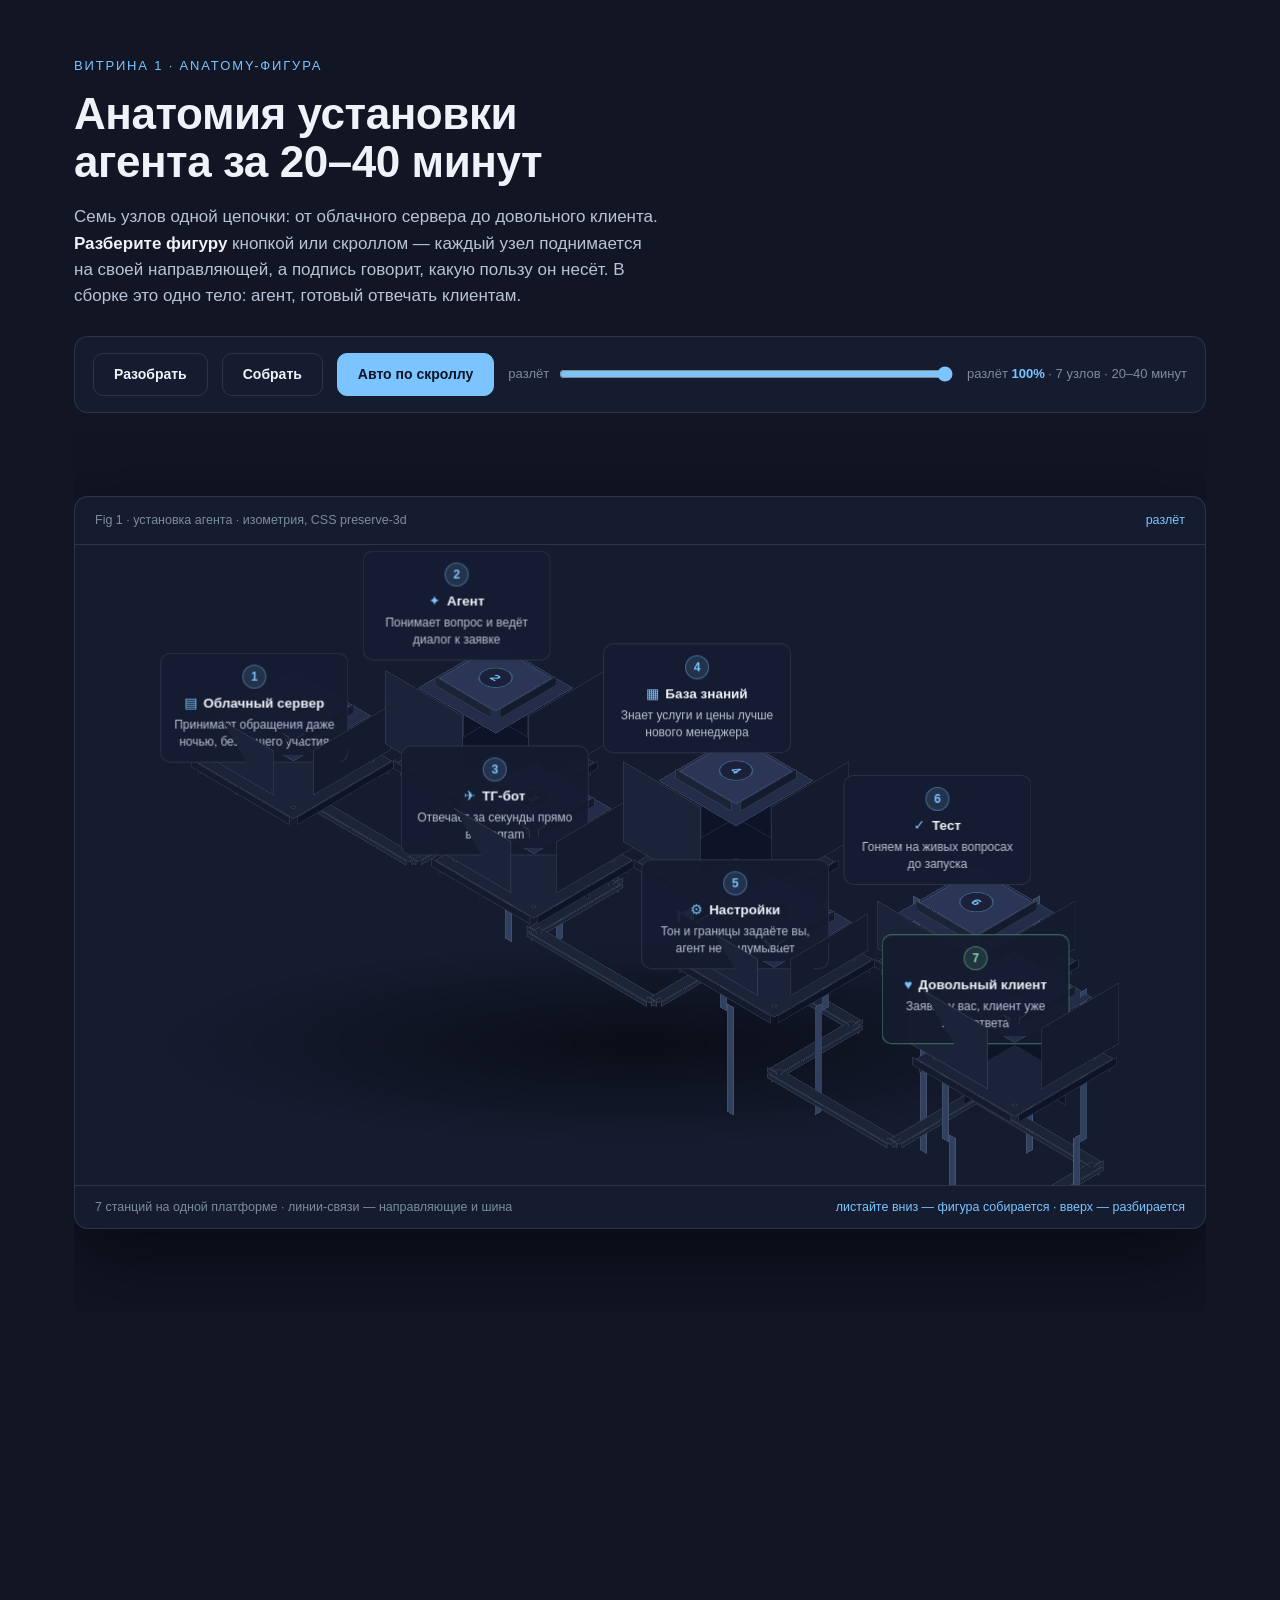
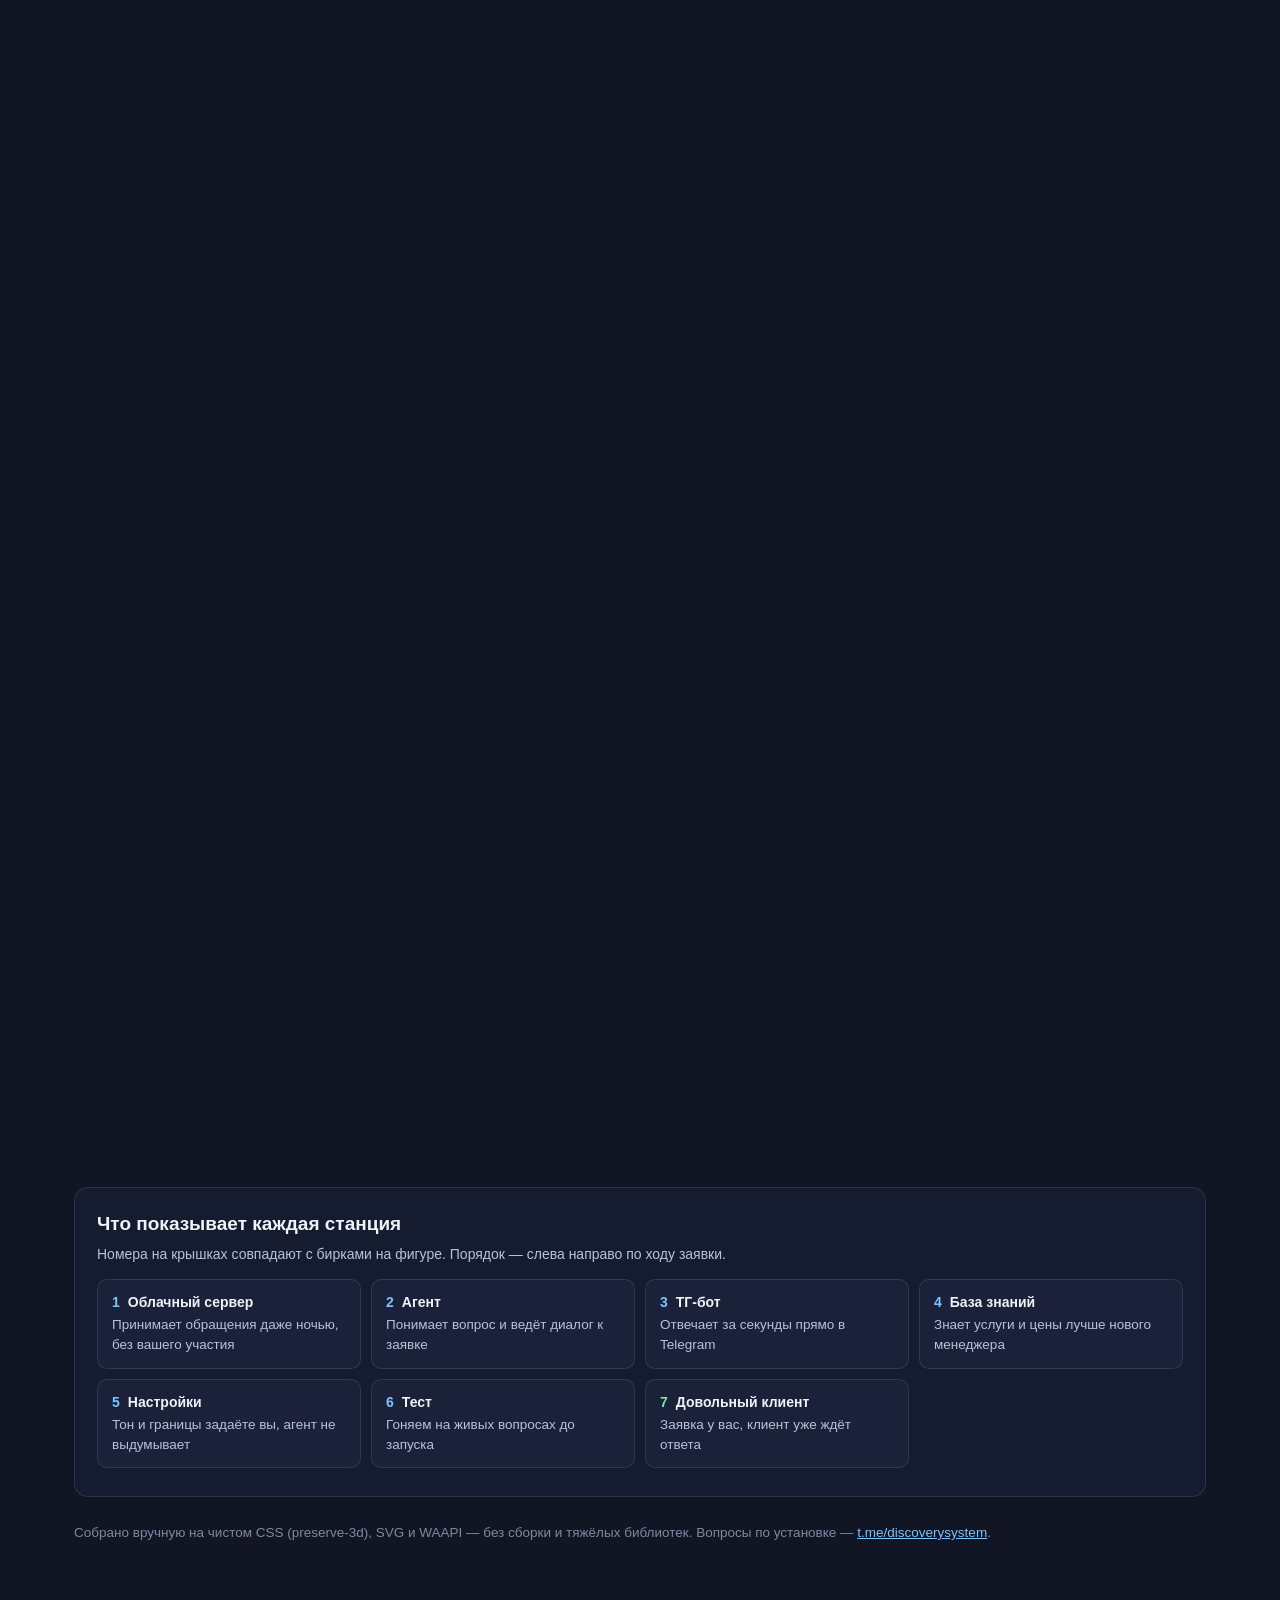
==== docs/showcase/showcase-anatomy.html @ b664b4a7 "витрины v1.4.0: hero, anatomy, jewelry — 3 демо-шоукейса моушна" ====
<!DOCTYPE html>
<html lang="ru">
<head>
<meta charset="UTF-8">
<meta name="viewport" content="width=device-width, initial-scale=1.0">
<title>Анатомия установки агента за 20–40 минут — Discovery System</title>
<style>
  :root{
    --bg:#111524; --card:#161c30; --card2:#1a2138;
    --ink:#eef2f9; --muted:#b8c3d6; --faint:#7c8aa0;
    --accent:#7bc4ff; --accent-dim:rgba(123,196,255,.14);
    --ok:#7fe0a8; --line:rgba(184,195,214,.14);
    --ease:cubic-bezier(.22,1,.36,1);
    --r-lg:14px; --r-md:10px;
    /* изометрия: обратные углы для биоард-подписей */
    --ax:54deg; --az:45deg;
  }
  *{margin:0;padding:0;box-sizing:border-box}
  html{background:var(--bg);scroll-behavior:smooth}
  body{
    background:var(--bg); color:var(--ink);
    font-family:-apple-system,"Segoe UI",Roboto,"Helvetica Neue",Arial,sans-serif;
    -webkit-font-smoothing:antialiased; line-height:1.5;
  }
  .page{max-width:1180px;margin:0 auto;padding:56px 24px 0}

  /* ---------- шапка ---------- */
  .kicker{font-size:13px;letter-spacing:.14em;text-transform:uppercase;color:var(--accent);margin-bottom:14px}
  h1{font-size:clamp(28px,4vw,44px);line-height:1.1;font-weight:700;letter-spacing:-.01em;max-width:20ch}
  .lead{color:var(--muted);font-size:17px;line-height:1.55;margin:18px 0 0;max-width:62ch}
  .lead b{color:var(--ink)}

  /* ---------- пульт ---------- */
  .panel{margin-top:26px;background:var(--card);border:1px solid var(--line);
    border-radius:var(--r-lg);padding:16px 18px;display:flex;gap:14px;flex-wrap:wrap;align-items:center}
  .btn{font:inherit;cursor:pointer;border:1px solid var(--line);border-radius:var(--r-md);
    padding:10px 20px;font-size:14px;font-weight:600;background:transparent;color:var(--ink);
    transition:transform .18s var(--ease),background .18s var(--ease),border-color .18s var(--ease)}
  .btn:hover{background:rgba(184,195,214,.08)}
  .btn:active{transform:scale(.97)}
  .btn[aria-pressed="true"]{background:var(--accent);border-color:var(--accent);color:#0d1526}
  .btn[aria-pressed="true"]:hover{background:var(--accent)}
  .scrub{display:flex;align-items:center;gap:10px;flex:1 1 220px;min-width:200px;color:var(--faint);font-size:13px}
  .scrub input[type="range"]{flex:1;accent-color:var(--accent)}
  .readout{margin-left:auto;font-size:13px;color:var(--faint);font-variant-numeric:tabular-nums;white-space:nowrap}
  .readout b{color:var(--accent);font-weight:600}

  /* ---------- скролл-зона ---------- */
  .scroll-wrap{position:relative;height:260vh}
  .sticky{position:sticky;top:0;min-height:100vh;display:flex;align-items:center;justify-content:center;
    padding:24px 0;overflow:hidden}
  .fig-card{width:100%;background:var(--card);border:1px solid var(--line);border-radius:var(--r-lg);
    box-shadow:0 30px 80px rgba(0,0,0,.5);overflow:hidden}
  .fig-head{display:flex;justify-content:space-between;gap:12px;padding:14px 20px;border-bottom:1px solid var(--line);
    font-size:12.5px;color:var(--faint)}
  .fig-head .live{color:var(--accent)}

  /* ---------- изометрическая сцена ---------- */
  .iso-viewport{perspective:1500px;overflow-x:auto;overflow-y:hidden;
    background:
      radial-gradient(ellipse 60% 22% at 50% 78%, rgba(0,0,0,.5), rgba(0,0,0,0) 70%);
  }
  .iso-inner{width:1240px;height:640px;margin:0 auto;position:relative}
  /* сдвиг вниз на 58px: габарит фигуры (бирки + платформа) 645px в кадре 655px,
     без сдвига верхняя бирка «Агент» срезалась overflow-y:hidden на 52px */
  .world{position:absolute;left:50%;top:calc(50% + 58px);width:0;height:0;
    transform-style:preserve-3d;transform:rotateX(var(--ax)) rotateZ(var(--az))}
  /* грани куба */
  .f{position:absolute;left:0;top:0;border:1px solid rgba(238,242,249,.13);
    transform-style:preserve-3d}
  .t-top{background:#232c49}
  .t-s{background:#1b2338}
  .t-e{background:#141b2e}
  .t-n{background:#0e1428}
  .t-w{background:#0e1428}
  .f-cap{background:#2b3657}
  .f-rail{background:#1c2438}
  .f-rod{background:#31405f}
  .f-pack{background:var(--accent);border-color:var(--accent)}
  /* заклёпки на верхней грани */
  .rivet{position:absolute;width:5px;height:5px;border-radius:50%;background:#0d1322;
    box-shadow:inset 0 0 0 1px rgba(238,242,249,.22)}
  /* номер на крышке */
  .plate-num{position:absolute;left:50%;top:50%;width:34px;height:34px;margin:-17px 0 0 -17px;
    border-radius:50%;background:var(--card2);border:1px solid rgba(123,196,255,.5);
    color:var(--accent);font-size:15px;font-weight:700;display:flex;align-items:center;justify-content:center}
  /* бирка-билборд: компенсируем наклон мира, всегда лицом к зрителю.
     Чётные станции — бирка выше корпуса, нечётные — под плитой. */
  .tag{position:absolute;left:0;top:0;width:188px;margin-left:-94px;padding:10px 12px 11px;
    background:rgba(22,28,48,.94);border:1px solid var(--line);border-radius:var(--r-md);
    text-align:center;transform-style:preserve-3d;max-height:120px;overflow:hidden}
  .tag .n{display:inline-flex;align-items:center;justify-content:center;min-width:24px;height:24px;
    padding:0 7px;border-radius:12px;background:var(--accent-dim);
    border:1px solid rgba(123,196,255,.4);color:var(--accent);
    font-size:12px;font-weight:700;margin-bottom:6px}
  .tag .t{font-size:13.5px;font-weight:700;line-height:1.3}
  .tag .t .g{color:var(--accent);font-weight:400;margin-right:6px}
  .tag .b{font-size:12px;color:var(--muted);line-height:1.45;margin-top:4px}
  .st{position:absolute;left:0;top:0;transform-style:preserve-3d;will-change:transform;
    transition:transform 620ms cubic-bezier(.16,1,.3,1)}
  .world.is-scroll .st{transition:none}   /* скролл/скраб ведут k покадрово — переход мешает */
  .rod{transition:opacity 400ms var(--ease)}
  .is-asm .rod{opacity:0 !important}
  .tag.tag-client{border-color:rgba(127,224,168,.45)}
  .tag.tag-client .n{background:rgba(127,224,168,.12);border-color:rgba(127,224,168,.45);color:var(--ok)}

  .fig-foot{display:flex;justify-content:space-between;gap:12px;padding:12px 20px;
    border-top:1px solid var(--line);font-size:12.5px;color:var(--faint);flex-wrap:wrap}
  .hint-scroll{color:var(--accent)}

  /* ---------- легенда: 7 строк ---------- */
  .legend{margin:34px 0 0;background:var(--card);border:1px solid var(--line);
    border-radius:var(--r-lg);padding:22px 22px 8px}
  .legend h2{font-size:19px;margin-bottom:6px}
  .legend p.sub{color:var(--muted);font-size:14px;margin-bottom:14px}
  .legend ol{list-style:none;display:grid;grid-template-columns:repeat(auto-fit,minmax(240px,1fr));
    gap:10px;padding-bottom:20px}
  .legend li{background:var(--card2);border:1px solid var(--line);border-radius:var(--r-md);
    padding:12px 14px;font-size:13.5px;color:var(--muted)}
  .legend li b{display:block;color:var(--ink);font-size:14px;margin-bottom:2px}
  .legend li b .n{color:var(--accent);margin-right:8px}
  .legend li:last-child b .n{color:var(--ok)}

  .outro{color:var(--faint);font-size:13.5px;margin:26px 0 60px}
  .outro a{color:var(--accent)}

  @media (max-width:760px){
    .readout{margin-left:0}
    .iso-inner{height:520px}
  }
  @media (prefers-reduced-motion:reduce){
    html{scroll-behavior:auto}
    *{transition:none !important;animation:none !important}
  }
</style>
</head>
<body>
<div class="page">

  <div class="kicker">Витрина 1 · anatomy-фигура</div>
  <h1>Анатомия установки агента за 20–40 минут</h1>
  <p class="lead">Семь узлов одной цепочки: от облачного сервера до довольного клиента.
    <b>Разберите фигуру</b> кнопкой или скроллом — каждый узел поднимается на своей направляющей,
    а подпись говорит, какую пользу он несёт. В сборке это одно тело: агент, готовый отвечать клиентам.</p>

  <div class="panel" role="group" aria-label="Управление разлётом">
    <button class="btn" id="btnBoom" aria-pressed="true">Разобрать</button>
    <button class="btn" id="btnAsm" aria-pressed="false">Собрать</button>
    <button class="btn" id="btnAuto" aria-pressed="true" title="Разлёт следует за скроллом">Авто по скроллу</button>
    <label class="scrub">разлёт
      <input type="range" id="scrub" min="0" max="100" value="100" aria-label="Степень разлёта фигуры">
    </label>
    <div class="readout" id="readout" aria-live="polite">разлёт <b>100%</b> · 7 узлов · 20–40 минут</div>
  </div>

  <div class="scroll-wrap" id="scrollWrap">
    <div class="sticky">
      <div class="fig-card">
        <div class="fig-head">
          <span>Fig 1 · установка агента · изометрия, CSS preserve-3d</span>
          <span class="live" id="figState">разлёт</span>
        </div>
        <div class="iso-viewport">
          <div class="iso-inner" id="isoInner">
            <div class="world" id="world"></div>
          </div>
        </div>
        <div class="fig-foot">
          <span>7 станций на одной платформе · линии-связи — направляющие и шина</span>
          <span class="hint-scroll" id="scrollHint">листайте вниз — фигура собирается · вверх — разбирается</span>
        </div>
      </div>
    </div>
  </div>

  <noscript>
    <div class="legend"><h2>Семь станций цепочки</h2>
      <ol>
        <li><b>Облачный сервер</b>Принимает обращения даже ночью, без вашего участия</li>
        <li><b>Агент</b>Понимает вопрос и ведёт диалог к заявке</li>
        <li><b>ТГ-бот</b>Отвечает за секунды прямо в Telegram</li>
        <li><b>База знаний</b>Знает услуги и цены лучше нового менеджера</li>
        <li><b>Настройки</b>Тон и границы задаёте вы, агент не выдумывает</li>
        <li><b>Тест</b>Гоняем на живых вопросах до запуска</li>
        <li><b>Довольный клиент</b>Заявка у вас, клиент уже ждёт ответа</li>
      </ol>
    </div>
  </noscript>

  <div class="legend" id="legend">
    <h2>Что показывает каждая станция</h2>
    <p class="sub">Номера на крышках совпадают с бирками на фигуре. Порядок — слева направо по ходу заявки.</p>
    <ol id="legendList"></ol>
  </div>

  <p class="outro">Собрано вручную на чистом CSS (preserve-3d), SVG и WAAPI — без сборки и тяжёлых библиотек.
    Вопросы по установке — <a href="https://t.me/discoverysystem">t.me/discoverysystem</a>.</p>
</div>

<script>
(function(){
  "use strict";
  var reduce = window.matchMedia("(prefers-reduced-motion: reduce)").matches;

  /* ---------- данные: 7 станций ---------- */
  var ST = [
    {t:"Облачный сервер", g:"\u25A4", b:"Принимает обращения даже ночью, без вашего участия", h:56},
    {t:"Агент",            g:"\u2726", b:"Понимает вопрос и ведёт диалог к заявке",              h:92},
    {t:"ТГ-бот",           g:"\u2708", b:"Отвечает за секунды прямо в Telegram",                  h:64},
    {t:"База знаний",      g:"\u25A6", b:"Знает услуги и цены лучше нового менеджера",            h:100},
    {t:"Настройки",        g:"\u2699", b:"Тон и границы задаёте вы, агент не выдумывает",         h:46},
    {t:"Тест",             g:"\u2713", b:"Гоняем на живых вопросах до запуска",                   h:60},
    {t:"Довольный клиент", g:"\u2665", b:"Заявка у вас, клиент уже ждёт ответа",                  h:76}
  ];
  var STEP = 170, X0 = -510, PL = 140, CTR = PL / 2;
  var LIFT = 26;                 // шаг подъёма при разлёте: компактно, сцена влезает в карточку
  var pos = ST.map(function(s, i){
    return { x: X0 + i * STEP, y: (i % 2 ? -58 : 58), lift: 30 + i * LIFT, h: s.h };
  });

  var world = document.getElementById("world");

  function el(tag, cls, html){
    var d = document.createElement(tag || "div");
    if (cls) d.className = cls;
    if (html != null) d.innerHTML = html;
    return d;
  }

  /* коробка x,y — угол, w,d — стороны, z0 — низ, h — высота */
  function box(x, y, w, d, z0, h, tones){
    var g = el("div");
    g.style.transformStyle = "preserve-3d";
    var top = el("div", "f " + tones[0]);
    top.style.cssText += ";width:"+w+"px;height:"+d+"px;transform:translateX("+x+"px) translateY("+y+"px) translateZ("+(z0+h)+"px)";
    var s = el("div", "f " + tones[1]);
    s.style.cssText += ";width:"+w+"px;height:"+h+"px;transform:translateX("+x+"px) translateY("+(y+d)+"px) translateZ("+(z0+h)+"px) rotateX(-90deg)";
    var e = el("div", "f " + tones[2]);
    e.style.cssText += ";width:"+h+"px;height:"+d+"px;transform:translateX("+(x+w)+"px) translateY("+y+"px) translateZ("+(z0+h)+"px) rotateY(90deg)";
    var n = el("div", "f " + tones[3]);
    n.style.cssText += ";width:"+w+"px;height:"+h+"px;transform:translateX("+x+"px) translateY("+y+"px) translateZ("+z0+"px) rotateX(90deg)";
    var wst = el("div", "f " + (tones[4] || tones[3]));
    wst.style.cssText += ";width:"+h+"px;height:"+d+"px;transform:translateX("+x+"px) translateY("+y+"px) translateZ("+z0+"px) rotateY(-90deg)";
    /* проверка граней: north: rotateX(90): (x,y)->(x,0,y): z in [z0,z0+h] при translateZ(z0) — ок */
    g.appendChild(n); g.appendChild(wst); g.appendChild(s); g.appendChild(e); g.appendChild(top);
    return {g:g, top:top};
  }

  var stations = [];   // {root, x, y, lift}
  var rods = [];       // направляющие
  var i, p;

  /* --- шина-связь между соседними станциями: отрезок по X, затем по Y --- */
  var railPts = pos.map(function(pt){ return {x: pt.x + CTR, y: pt.y + CTR}; });
  for (i = 0; i < railPts.length - 1; i++){
    (function(a, b){
      var g = el("div"); g.style.transformStyle = "preserve-3d";
      /* отрезок по X на уровне ya, затем по Y к yb */
      var segX = box(Math.min(a.x, b.x), a.y - 7, Math.abs(b.x - a.x), 14, 0, 6,
        ["f-rail","f-rail","f-rail","f-rail"]);
      var segY = box(b.x - 7, Math.min(a.y, b.y), 14, Math.abs(b.y - a.y) || 14, 0, 6,
        ["f-rail","f-rail","f-rail","f-rail"]);
      g.appendChild(segX.g); g.appendChild(segY.g);
      world.appendChild(g);
    })(railPts[i], railPts[i + 1]);
  }

  /* --- станции --- */
  var legendList = document.getElementById("legendList");
  for (i = 0; i < ST.length; i++){
    p = pos[i];
    (function(s, pt, idx){
      var root = el("div", "st");
      /* плита-основание */
      var pl = box(0, 0, PL, PL, 0, 10, ["t-s","t-e","t-n","t-n"]);
      /* корпус */
      var body = box(15, 15, PL - 30, PL - 30, 10, pt.h, ["t-top","t-s","t-e","t-n"]);
      /* крышка */
      var cap = box(30, 30, PL - 60, PL - 60, 10 + pt.h, 12, ["f-cap","t-s","t-e","t-n"]);
  /* Заклёпки лежат внутри верхней грани (плоскость плиты), поэтому прижимаем
     их к грани: translateZ(0.6px) поверх фона грани. */
      [[12,12],[PL-17,12],[12,PL-17],[PL-17,PL-17]].forEach(function(c){
        var r = el("div", "rivet");
        r.style.cssText += ";left:"+c[0]+"px;top:"+c[1]+"px;transform:translateZ(0.6px)";
        pl.top.appendChild(r);
      });
      /* номер на крышке */
      var num = el("div", "plate-num", String(idx + 1));
      num.style.cssText += ";transform:translateZ(0.6px)";
      cap.top.appendChild(num);

      root.appendChild(pl.g); root.appendChild(body.g); root.appendChild(cap.g);

      /* бирка-билборд: компенсируем наклон мира, всегда лицом к зрителю.
         Все 7 бирок — над своей станцией: якорь = верх крышки + зазор.
         Шахматка по высоте (чётные +24, нечётные +110): соседние бирки
         разнесены по вертикали и не перекрывают друг друга при шаге 170.
         Тег внутри .st не наследует его transform (плоский div вне
         preserve-3d), якорь от крышки держит бирку у своей станции. */
      var baseZ = 10 + pt.h + 12;   /* верх крышки */
      var tagLift = baseZ + ((idx % 2 === 0) ? 26 : 118);
      var tag = el("div", "tag" + (idx === ST.length - 1 ? " tag-client" : ""));
      tag.innerHTML = '<span class="n">' + (idx + 1) + '</span>' +
        '<div class="t"><span class="g">' + s.g + '</span>' + s.t + '</div>' +
        '<div class="b">' + s.b + '</div>';
      /* билборд: отмена наклона мира; позиция — центр станции, высота — якорь выше крышки */
      tag.style.transform =
        "translateX(" + CTR + "px) translateY(" + CTR + "px) translateZ(" + tagLift + "px)" +
        " rotateZ(-45deg) rotateX(-54deg)";
      root.appendChild(tag);

      world.appendChild(root);
      stations.push({root: root, x: pt.x, y: pt.y, lift: pt.lift});

      /* направляющая-стойка от земли до плиты в разлёте */
      var rod = box(pt.x + 14, pt.y + 14, 10, 10, 0, pt.lift, ["f-rod","f-rod","f-rod","f-rod"]);
      rod.g.className = "rod";
      rod.g.style.cssText += ";position:absolute;left:0;top:0;opacity:0";
      rod.g.style.transition = "opacity 400ms cubic-bezier(.22,1,.36,1)";
      world.appendChild(rod.g);
      rods.push(rod.g);

      /* строка легенды */
      var li = document.createElement("li");
      li.innerHTML = "<b><span class=\"n\">" + (idx + 1) + "</span>" + s.t + "</b>" + s.b;
      legendList.appendChild(li);
    })(ST[i], pos[i], i);
  }

  /* --- пакет-заявка, бегущий по шине --- */
  var pack = box(0, 0, 18, 18, 8, 14, ["f-pack","f-pack","f-pack","f-pack"]);
  var packEl = pack.g;
  packEl.style.position = "absolute"; packEl.style.left = "0"; packEl.style.top = "0";
  world.appendChild(packEl);
  var path = [];
  for (i = 0; i < railPts.length - 1; i++){
    path.push([railPts[i], {x: railPts[i+1].x, y: railPts[i].y}]);
    path.push([{x: railPts[i+1].x, y: railPts[i].y}, railPts[i+1]]);
  }
  var segLen = path.map(function(sg){
    return Math.hypot(sg[1].x - sg[0].x, sg[1].y - sg[0].y);
  });
  var totalLen = segLen.reduce(function(a, b){ return a + b; }, 0);

  /* ---------- состояние разлёта k: 0 = сборка, 1 = разлёт ----------
     Позы задаются классом на world (канон object-motion): замер, откат и
     reduced-motion получаются бесплатно. JS только переключает класс. */
  var k = reduce ? 0 : 1, auto = !reduce, scrubbing = false;
  var btnBoom = document.getElementById("btnBoom");
  var btnAsm = document.getElementById("btnAsm");
  var btnAuto = document.getElementById("btnAuto");
  var scrub = document.getElementById("scrub");
  var readout = document.getElementById("readout");
  var figState = document.getElementById("figState");
  var wrap = document.getElementById("scrollWrap");

  function applyK(){
    var n;
    for (n = 0; n < stations.length; n++){
      var st = stations[n];
      st.root.style.transform =
        "translate3d(" + st.x + "px," + st.y + "px," + Math.round(st.lift * k) + "px)";
    }
    for (n = 0; n < rods.length; n++){
      rods[n].style.opacity = k < 0.02 ? "0" : String(Math.min(1, k * 1.4));
    }
    var pct = Math.round(k * 100);
    readout.innerHTML = "разлёт <b>" + pct + "%</b> · 7 узлов · 20–40 минут";
    figState.textContent = pct >= 98 ? "разлёт" : (pct <= 2 ? "сборка" : "разлёт " + pct + "%");
    if (!scrubbing && document.activeElement !== scrub) scrub.value = String(pct);
    /* класс-поза для CSS-перехода и замера без rAF (канон object-motion) */
    world.classList.toggle("is-boom", k > 0.5);
    world.classList.toggle("is-asm", k <= 0.5);
  }

  /* Доводка: CSS transition на .st (transform — единственное свойство).
     rAF — только прогресс-бар доводки; если rAF заморожен (headless),
     поза встаёт мгновенно через transitionend-фолбэк setTarget. */
  function setTarget(v){
    k = v;
    applyK();
    setPressed();
  }

  function setPressed(){
    btnBoom.setAttribute("aria-pressed", (!auto && k === 1) ? "true" : "false");
    btnAsm.setAttribute("aria-pressed", (!auto && k === 0) ? "true" : "false");
    btnAuto.setAttribute("aria-pressed", auto ? "true" : "false");
  }

  btnBoom.addEventListener("click", function(){ auto = false; setTarget(1); });
  btnAsm.addEventListener("click", function(){ auto = false; setTarget(0); });
  btnAuto.addEventListener("click", function(){
    auto = reduce ? false : !auto;
    if (reduce){ setTarget(0); } else { scrollDrive(); setPressed(); }
  });
  scrub.addEventListener("input", function(){
    auto = false; scrubbing = true;
    world.classList.add("is-scroll");   /* точная поза без перехода */
    setTarget(scrub.value / 100); setPressed();
  });
  scrub.addEventListener("change", function(){
    scrubbing = false; world.classList.remove("is-scroll");
  });

  /* ---------- скролл: непрерывный скраб, а не дискретная поза ----------
     k следует за прогрессом зоны: верх зоны = разлёт 1, низ зоны = сборка 0.
     Детерминирован: поза = чистая функция скролла (канон deterministic-motion).
     Во время скролл-скраба класс is-scroll снимает CSS-transition со станций,
     чтобы поза вставала точно (иначе переход врёт под headless и лагает). */
  function scrollDrive(fromScrub){
    if ((!auto && !fromScrub) || reduce) return;
    var r = wrap.getBoundingClientRect();
    var vh = window.innerHeight || 800;
    /* прогресс зоны сквозь вьюпорт: 0 = зона только вошла снизу, 1 = зона ушла вверх */
    var total = r.height - vh;
    var p = total > 0 ? (0 - r.top) / total : 0;
    p = Math.max(0, Math.min(1, p));
    var want = 1 - p;   /* верх зоны = разлёт, низ = сборка */
    if (!fromScrub) world.classList.add("is-scroll");
    setTarget(want);
    if (!fromScrub){
      clearTimeout(scrollDrive._t);
      scrollDrive._t = setTimeout(function(){ world.classList.remove("is-scroll"); }, 120);
    }
  }
  window.addEventListener("scroll", function(){ scrollDrive(false); }, {passive:true});
  window.addEventListener("resize", function(){ scrollDrive(false); });

  /* ---------- пакет-заявка: плавный полёт по шине (только transform) ----------
     Детерминирован: позиция = чистая функция времени (канон deterministic-motion):
     никаких p += v*dt, никакого Math.random. В reduce — стоит в начале шины. */
  var packT0 = 0, packOn = false, packVisible = !reduce;
  packEl.style.display = packVisible ? "" : "none";
  var PACK_MS = 9000;   /* полный круг по шине */

  function packPos(t){   /* t в секундах → {x,y} на шине */
    var want = ((t % (PACK_MS / 1000)) / (PACK_MS / 1000)) * totalLen;
    var acc = 0, si = 0;
    while (si < path.length - 1 && acc + segLen[si] < want){ acc += segLen[si]; si++; }
    var a = path[si][0], b = path[si][1];
    var f = segLen[si] ? (want - acc) / segLen[si] : 0;
    return {x: a.x + (b.x - a.x) * f - 9, y: a.y + (b.y - a.y) * f - 9};
  }
  if (packVisible){
    var WAAPI = packEl.animate || null;
    if (WAAPI){
      /* WAAPI по ключевым точкам шины: движение на композиторе, без JS-кадров */
      var keys = [];
      var NKEY = 24, kk;
      for (kk = 0; kk <= NKEY; kk++){
        var pp = packPos(kk / NKEY * (PACK_MS / 1000));
        keys.push({transform: "translate3d(" + pp.x + "px," + pp.y + "px,0px)"});
      }
      packEl.animate(keys, {duration: PACK_MS, iterations: Infinity});
    } else {
      packOn = true; packT0 = Date.now() / 1000;
    }
  } else {
    var p0 = packPos(0);
    packEl.style.transform = "translate3d(" + p0.x + "px," + p0.y + "px,0px)";
  }

  function packTick(){
    if (!packOn || reduce) return;
    var t = Date.now() / 1000 - packT0;
    var pp = packPos(t);
    packEl.style.transform = "translate3d(" + pp.x + "px," + pp.y + "px,0px)";
    setTimeout(packTick, 50);
  }
  packTick();

  if (reduce){
    k = 0; auto = false;
    scrub.value = "0";
    world.classList.add("is-scroll");   /* поза встаёт мгновенно, без перехода */
    document.getElementById("scrollHint").textContent = "фигура в сборке (упрощённое движение включено)";
  }
  setPressed();
  applyK();
  scrollDrive();
})();
</script>
</body>
</html>
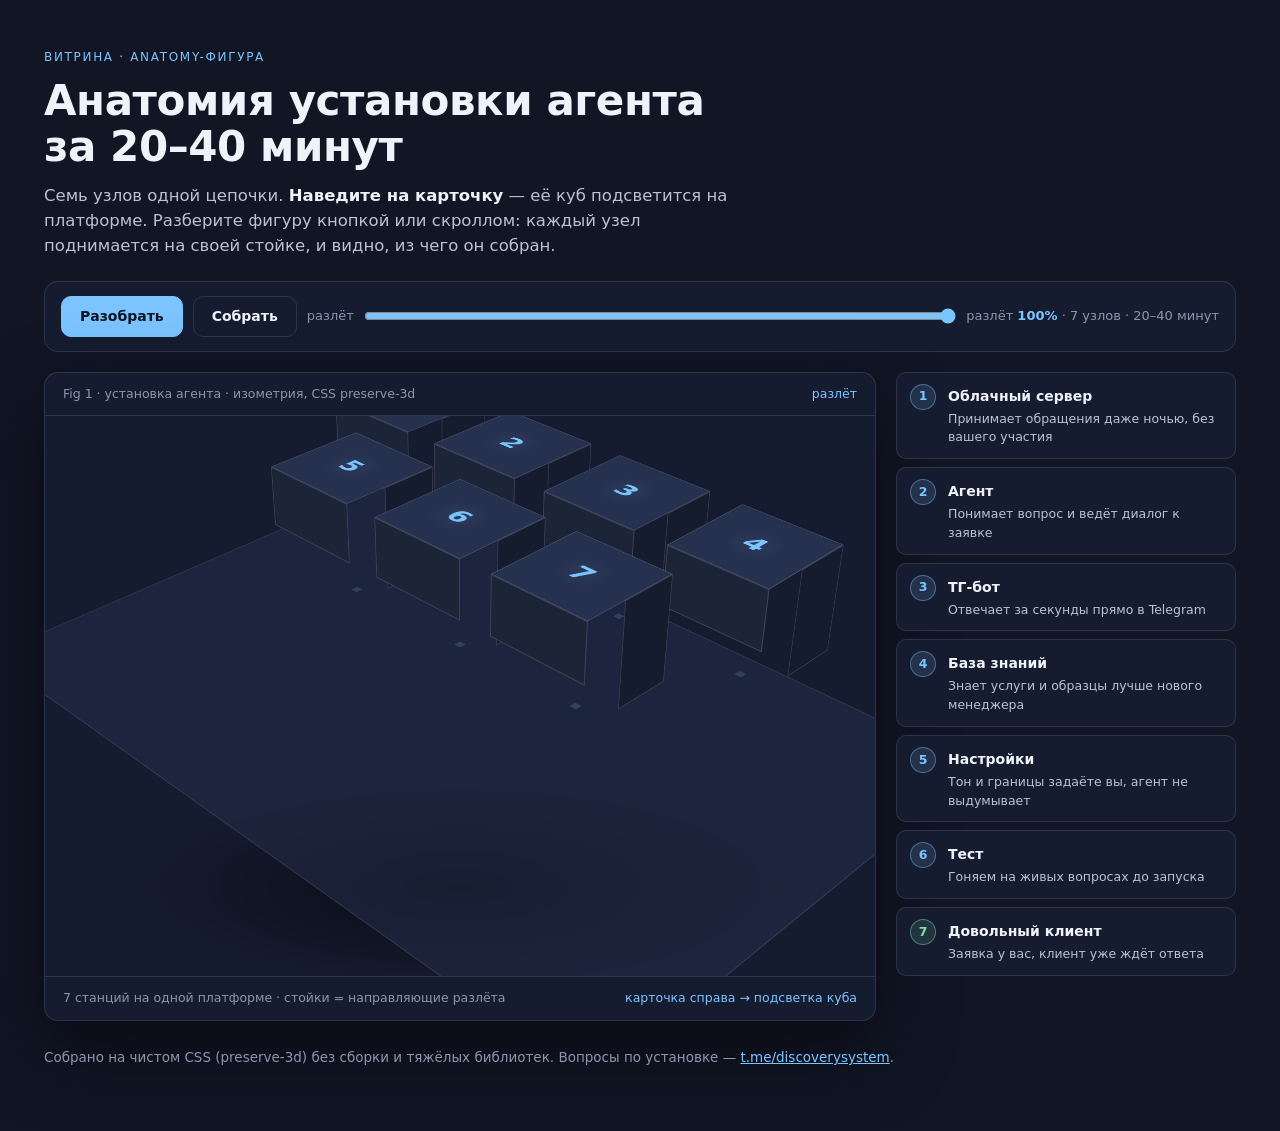
==== commit d6544dbe: "v1.4.1: витрины после визуальной приёмки — 7 карточек в кадре, читаемые легенды, плотный hero" ====
--- a/docs/showcase/showcase-anatomy.html
+++ b/docs/showcase/showcase-anatomy.html
@@ -6,479 +6,229 @@
 <title>Анатомия установки агента за 20–40 минут — Discovery System</title>
 <style>
   :root{
-    --bg:#111524; --card:#161c30; --card2:#1a2138;
-    --ink:#eef2f9; --muted:#b8c3d6; --faint:#7c8aa0;
-    --accent:#7bc4ff; --accent-dim:rgba(123,196,255,.14);
-    --ok:#7fe0a8; --line:rgba(184,195,214,.14);
-    --ease:cubic-bezier(.22,1,.36,1);
-    --r-lg:14px; --r-md:10px;
-    /* изометрия: обратные углы для биоард-подписей */
-    --ax:54deg; --az:45deg;
+    --bg:#111524; --card:#161c30; --card2:#1a2138; --ink:#eef2f9; --muted:#b8c3d6;
+    --faint:#8b96ad; --accent:#7bc4ff; --ok:#7fe0a8; --line:rgba(184,195,214,.14);
+    --ease:cubic-bezier(.22,1,.36,1); --r:14px; --r2:10px;
   }
   *{margin:0;padding:0;box-sizing:border-box}
-  html{background:var(--bg);scroll-behavior:smooth}
-  body{
-    background:var(--bg); color:var(--ink);
-    font-family:-apple-system,"Segoe UI",Roboto,"Helvetica Neue",Arial,sans-serif;
-    -webkit-font-smoothing:antialiased; line-height:1.5;
-  }
-  .page{max-width:1180px;margin:0 auto;padding:56px 24px 0}
-
-  /* ---------- шапка ---------- */
-  .kicker{font-size:13px;letter-spacing:.14em;text-transform:uppercase;color:var(--accent);margin-bottom:14px}
-  h1{font-size:clamp(28px,4vw,44px);line-height:1.1;font-weight:700;letter-spacing:-.01em;max-width:20ch}
-  .lead{color:var(--muted);font-size:17px;line-height:1.55;margin:18px 0 0;max-width:62ch}
+  body{background:var(--bg);color:var(--ink);font-family:"Segoe UI",system-ui,-apple-system,Roboto,Arial,sans-serif;
+    -webkit-font-smoothing:antialiased;line-height:1.5}
+  .page{max-width:1240px;margin:0 auto;padding:48px 24px 64px}
+  .kicker{font-size:12px;letter-spacing:.14em;text-transform:uppercase;color:var(--accent);margin-bottom:12px}
+  h1{font-size:clamp(28px,3.6vw,42px);line-height:1.1;letter-spacing:-.01em;max-width:24ch}
+  .lead{color:var(--muted);font-size:16.5px;margin-top:14px;max-width:66ch}
   .lead b{color:var(--ink)}
 
-  /* ---------- пульт ---------- */
-  .panel{margin-top:26px;background:var(--card);border:1px solid var(--line);
-    border-radius:var(--r-lg);padding:16px 18px;display:flex;gap:14px;flex-wrap:wrap;align-items:center}
-  .btn{font:inherit;cursor:pointer;border:1px solid var(--line);border-radius:var(--r-md);
-    padding:10px 20px;font-size:14px;font-weight:600;background:transparent;color:var(--ink);
-    transition:transform .18s var(--ease),background .18s var(--ease),border-color .18s var(--ease)}
+  .panel{display:flex;gap:10px;flex-wrap:wrap;align-items:center;margin-top:22px;
+    background:var(--card);border:1px solid var(--line);border-radius:var(--r);padding:14px 16px}
+  .btn{font:inherit;cursor:pointer;border:1px solid var(--line);border-radius:var(--r2);
+    padding:9px 18px;font-size:14px;font-weight:600;background:transparent;color:var(--ink);
+    transition:transform .18s var(--ease),background .18s var(--ease)}
   .btn:hover{background:rgba(184,195,214,.08)}
   .btn:active{transform:scale(.97)}
   .btn[aria-pressed="true"]{background:var(--accent);border-color:var(--accent);color:#0d1526}
-  .btn[aria-pressed="true"]:hover{background:var(--accent)}
-  .scrub{display:flex;align-items:center;gap:10px;flex:1 1 220px;min-width:200px;color:var(--faint);font-size:13px}
-  .scrub input[type="range"]{flex:1;accent-color:var(--accent)}
-  .readout{margin-left:auto;font-size:13px;color:var(--faint);font-variant-numeric:tabular-nums;white-space:nowrap}
-  .readout b{color:var(--accent);font-weight:600}
-
-  /* ---------- скролл-зона ---------- */
-  .scroll-wrap{position:relative;height:260vh}
-  .sticky{position:sticky;top:0;min-height:100vh;display:flex;align-items:center;justify-content:center;
-    padding:24px 0;overflow:hidden}
-  .fig-card{width:100%;background:var(--card);border:1px solid var(--line);border-radius:var(--r-lg);
-    box-shadow:0 30px 80px rgba(0,0,0,.5);overflow:hidden}
-  .fig-head{display:flex;justify-content:space-between;gap:12px;padding:14px 20px;border-bottom:1px solid var(--line);
+  .scrub{display:flex;align-items:center;gap:10px;flex:1 1 200px;color:var(--faint);font-size:13px}
+  .scrub input{flex:1;accent-color:var(--accent)}
+  .readout{margin-left:auto;font-size:13px;color:var(--faint);font-variant-numeric:tabular-nums}
+  .readout b{color:var(--accent)}
+
+  .board{display:grid;grid-template-columns:minmax(0,1fr) 340px;gap:20px;margin-top:20px;align-items:start}
+  .stage-card{background:var(--card);border:1px solid var(--line);border-radius:var(--r);overflow:hidden;
+    box-shadow:0 30px 80px rgba(0,0,0,.45)}
+  .stage-head{display:flex;justify-content:space-between;padding:12px 18px;border-bottom:1px solid var(--line);
     font-size:12.5px;color:var(--faint)}
-  .fig-head .live{color:var(--accent)}
-
-  /* ---------- изометрическая сцена ---------- */
-  .iso-viewport{perspective:1500px;overflow-x:auto;overflow-y:hidden;
-    background:
-      radial-gradient(ellipse 60% 22% at 50% 78%, rgba(0,0,0,.5), rgba(0,0,0,0) 70%);
-  }
-  .iso-inner{width:1240px;height:640px;margin:0 auto;position:relative}
-  /* сдвиг вниз на 58px: габарит фигуры (бирки + платформа) 645px в кадре 655px,
-     без сдвига верхняя бирка «Агент» срезалась overflow-y:hidden на 52px */
-  .world{position:absolute;left:50%;top:calc(50% + 58px);width:0;height:0;
-    transform-style:preserve-3d;transform:rotateX(var(--ax)) rotateZ(var(--az))}
-  /* грани куба */
-  .f{position:absolute;left:0;top:0;border:1px solid rgba(238,242,249,.13);
-    transform-style:preserve-3d}
-  .t-top{background:#232c49}
-  .t-s{background:#1b2338}
-  .t-e{background:#141b2e}
-  .t-n{background:#0e1428}
-  .t-w{background:#0e1428}
-  .f-cap{background:#2b3657}
-  .f-rail{background:#1c2438}
-  .f-rod{background:#31405f}
-  .f-pack{background:var(--accent);border-color:var(--accent)}
-  /* заклёпки на верхней грани */
-  .rivet{position:absolute;width:5px;height:5px;border-radius:50%;background:#0d1322;
-    box-shadow:inset 0 0 0 1px rgba(238,242,249,.22)}
-  /* номер на крышке */
-  .plate-num{position:absolute;left:50%;top:50%;width:34px;height:34px;margin:-17px 0 0 -17px;
-    border-radius:50%;background:var(--card2);border:1px solid rgba(123,196,255,.5);
-    color:var(--accent);font-size:15px;font-weight:700;display:flex;align-items:center;justify-content:center}
-  /* бирка-билборд: компенсируем наклон мира, всегда лицом к зрителю.
-     Чётные станции — бирка выше корпуса, нечётные — под плитой. */
-  .tag{position:absolute;left:0;top:0;width:188px;margin-left:-94px;padding:10px 12px 11px;
-    background:rgba(22,28,48,.94);border:1px solid var(--line);border-radius:var(--r-md);
-    text-align:center;transform-style:preserve-3d;max-height:120px;overflow:hidden}
-  .tag .n{display:inline-flex;align-items:center;justify-content:center;min-width:24px;height:24px;
-    padding:0 7px;border-radius:12px;background:var(--accent-dim);
-    border:1px solid rgba(123,196,255,.4);color:var(--accent);
-    font-size:12px;font-weight:700;margin-bottom:6px}
-  .tag .t{font-size:13.5px;font-weight:700;line-height:1.3}
-  .tag .t .g{color:var(--accent);font-weight:400;margin-right:6px}
-  .tag .b{font-size:12px;color:var(--muted);line-height:1.45;margin-top:4px}
-  .st{position:absolute;left:0;top:0;transform-style:preserve-3d;will-change:transform;
-    transition:transform 620ms cubic-bezier(.16,1,.3,1)}
-  .world.is-scroll .st{transition:none}   /* скролл/скраб ведут k покадрово — переход мешает */
-  .rod{transition:opacity 400ms var(--ease)}
-  .is-asm .rod{opacity:0 !important}
-  .tag.tag-client{border-color:rgba(127,224,168,.45)}
-  .tag.tag-client .n{background:rgba(127,224,168,.12);border-color:rgba(127,224,168,.45);color:var(--ok)}
-
-  .fig-foot{display:flex;justify-content:space-between;gap:12px;padding:12px 20px;
-    border-top:1px solid var(--line);font-size:12.5px;color:var(--faint);flex-wrap:wrap}
-  .hint-scroll{color:var(--accent)}
-
-  /* ---------- легенда: 7 строк ---------- */
-  .legend{margin:34px 0 0;background:var(--card);border:1px solid var(--line);
-    border-radius:var(--r-lg);padding:22px 22px 8px}
-  .legend h2{font-size:19px;margin-bottom:6px}
-  .legend p.sub{color:var(--muted);font-size:14px;margin-bottom:14px}
-  .legend ol{list-style:none;display:grid;grid-template-columns:repeat(auto-fit,minmax(240px,1fr));
-    gap:10px;padding-bottom:20px}
-  .legend li{background:var(--card2);border:1px solid var(--line);border-radius:var(--r-md);
-    padding:12px 14px;font-size:13.5px;color:var(--muted)}
-  .legend li b{display:block;color:var(--ink);font-size:14px;margin-bottom:2px}
-  .legend li b .n{color:var(--accent);margin-right:8px}
-  .legend li:last-child b .n{color:var(--ok)}
-
-  .outro{color:var(--faint);font-size:13.5px;margin:26px 0 60px}
+  .stage-head .live{color:var(--accent)}
+  .iso{position:relative;height:560px;perspective:1600px;overflow:hidden;
+    background:radial-gradient(ellipse 55% 26% at 50% 84%, rgba(0,0,0,.55), rgba(0,0,0,0) 72%)}
+  .world{position:absolute;left:50%;top:52%;width:0;height:0;transform-style:preserve-3d;
+    transform:translate(-50%,-50%) rotateX(56deg) rotateZ(45deg)}
+  .cube{position:absolute;width:112px;height:112px;transform-style:preserve-3d;
+    transition:transform 700ms cubic-bezier(.16,1,.3,1);cursor:pointer}
+  .cube .f{position:absolute;border:1px solid rgba(238,242,249,.16);transform-style:preserve-3d}
+  .cube .top{background:#26314f;width:112px;height:112px;transform:translateZ(64px)}
+  .cube .s1{background:#1c2438;width:112px;height:64px;transform:translateY(112px) translateZ(64px) rotateX(-90deg);transform-origin:top}
+  .cube .s2{background:#151c2e;width:112px;height:64px;transform:translateX(112px) translateZ(64px) rotateY(90deg);transform-origin:left}
+  .cube .num{position:absolute;inset:0;display:flex;align-items:center;justify-content:center;
+    font-size:30px;font-weight:700;color:var(--accent);transform:translateZ(65px);
+    text-shadow:0 0 22px rgba(123,196,255,.25)}
+  .cube.hl .top{background:#2f4066}
+  .cube.hl .num{color:#fff}
+  .post{position:absolute;width:8px;height:8px;background:#31405f;transition:opacity .3s var(--ease)}
+  .tag{position:absolute;left:0;top:0;width:120px;margin-left:-60px;padding:6px 8px;border-radius:8px;
+    background:rgba(13,17,32,.92);border:1px solid var(--line);text-align:center;font-size:11.5px;
+    color:var(--muted);transform-style:preserve-3d;line-height:1.25}
+
+  .legend{list-style:none;display:flex;flex-direction:column;gap:8px}
+  .legend li{display:flex;gap:12px;align-items:flex-start;background:var(--card);border:1px solid var(--line);
+    border-radius:var(--r2);padding:11px 13px;cursor:pointer;
+    transition:border-color .18s var(--ease),background .18s var(--ease),transform .18s var(--ease)}
+  .legend li:hover,.legend li.hl{border-color:rgba(123,196,255,.5);background:var(--card2);transform:translateX(-2px)}
+  .legend .n{flex:none;width:26px;height:26px;border-radius:50%;display:flex;align-items:center;justify-content:center;
+    background:rgba(123,196,255,.13);border:1px solid rgba(123,196,255,.42);color:var(--accent);
+    font-size:12.5px;font-weight:700}
+  .legend li:last-child .n{background:rgba(127,224,168,.12);border-color:rgba(127,224,168,.45);color:var(--ok)}
+  .legend .t{font-size:14px;font-weight:600}
+  .legend .b{font-size:12.5px;color:var(--muted);margin-top:2px}
+
+  .foot{display:flex;justify-content:space-between;gap:12px;flex-wrap:wrap;padding:12px 18px;
+    border-top:1px solid var(--line);font-size:12.5px;color:var(--faint)}
+  .outro{margin-top:26px;font-size:13.5px;color:var(--faint)}
   .outro a{color:var(--accent)}
 
-  @media (max-width:760px){
-    .readout{margin-left:0}
-    .iso-inner{height:520px}
+  @media (max-width:980px){
+    .board{grid-template-columns:1fr}
+    .iso{height:440px}
+    .page{padding:32px 16px 48px}
   }
   @media (prefers-reduced-motion:reduce){
-    html{scroll-behavior:auto}
     *{transition:none !important;animation:none !important}
   }
 </style>
 </head>
 <body>
 <div class="page">
-
-  <div class="kicker">Витрина 1 · anatomy-фигура</div>
+  <div class="kicker">Витрина · anatomy-фигура</div>
   <h1>Анатомия установки агента за 20–40 минут</h1>
-  <p class="lead">Семь узлов одной цепочки: от облачного сервера до довольного клиента.
-    <b>Разберите фигуру</b> кнопкой или скроллом — каждый узел поднимается на своей направляющей,
-    а подпись говорит, какую пользу он несёт. В сборке это одно тело: агент, готовый отвечать клиентам.</p>
+  <p class="lead">Семь узлов одной цепочки. <b>Наведите на карточку</b> — её куб подсветится на платформе.
+     Разберите фигуру кнопкой или скроллом: каждый узел поднимается на своей стойке, и видно, из чего он собран.</p>
 
   <div class="panel" role="group" aria-label="Управление разлётом">
-    <button class="btn" id="btnBoom" aria-pressed="true">Разобрать</button>
-    <button class="btn" id="btnAsm" aria-pressed="false">Собрать</button>
-    <button class="btn" id="btnAuto" aria-pressed="true" title="Разлёт следует за скроллом">Авто по скроллу</button>
+    <button class="btn" id="boom" aria-pressed="true">Разобрать</button>
+    <button class="btn" id="asm" aria-pressed="false">Собрать</button>
     <label class="scrub">разлёт
-      <input type="range" id="scrub" min="0" max="100" value="100" aria-label="Степень разлёта фигуры">
+      <input type="range" id="scrub" min="0" max="100" value="100" aria-label="Степень разлёта">
     </label>
     <div class="readout" id="readout" aria-live="polite">разлёт <b>100%</b> · 7 узлов · 20–40 минут</div>
   </div>
 
-  <div class="scroll-wrap" id="scrollWrap">
-    <div class="sticky">
-      <div class="fig-card">
-        <div class="fig-head">
-          <span>Fig 1 · установка агента · изометрия, CSS preserve-3d</span>
-          <span class="live" id="figState">разлёт</span>
-        </div>
-        <div class="iso-viewport">
-          <div class="iso-inner" id="isoInner">
-            <div class="world" id="world"></div>
-          </div>
-        </div>
-        <div class="fig-foot">
-          <span>7 станций на одной платформе · линии-связи — направляющие и шина</span>
-          <span class="hint-scroll" id="scrollHint">листайте вниз — фигура собирается · вверх — разбирается</span>
-        </div>
-      </div>
+  <div class="board">
+    <div class="stage-card">
+      <div class="stage-head"><span>Fig 1 · установка агента · изометрия, CSS preserve-3d</span>
+        <span class="live" id="state">разлёт</span></div>
+      <div class="iso"><div class="world" id="world"></div></div>
+      <div class="foot"><span>7 станций на одной платформе · стойки = направляющие разлёта</span>
+        <span id="hint" style="color:var(--accent)">карточка справа → подсветка куба</span></div>
     </div>
+    <ol class="legend" id="legend"></ol>
   </div>
 
-  <noscript>
-    <div class="legend"><h2>Семь станций цепочки</h2>
-      <ol>
-        <li><b>Облачный сервер</b>Принимает обращения даже ночью, без вашего участия</li>
-        <li><b>Агент</b>Понимает вопрос и ведёт диалог к заявке</li>
-        <li><b>ТГ-бот</b>Отвечает за секунды прямо в Telegram</li>
-        <li><b>База знаний</b>Знает услуги и цены лучше нового менеджера</li>
-        <li><b>Настройки</b>Тон и границы задаёте вы, агент не выдумывает</li>
-        <li><b>Тест</b>Гоняем на живых вопросах до запуска</li>
-        <li><b>Довольный клиент</b>Заявка у вас, клиент уже ждёт ответа</li>
-      </ol>
-    </div>
-  </noscript>
-
-  <div class="legend" id="legend">
-    <h2>Что показывает каждая станция</h2>
-    <p class="sub">Номера на крышках совпадают с бирками на фигуре. Порядок — слева направо по ходу заявки.</p>
-    <ol id="legendList"></ol>
-  </div>
-
-  <p class="outro">Собрано вручную на чистом CSS (preserve-3d), SVG и WAAPI — без сборки и тяжёлых библиотек.
+  <p class="outro">Собрано на чистом CSS (preserve-3d) без сборки и тяжёлых библиотек.
     Вопросы по установке — <a href="https://t.me/discoverysystem">t.me/discoverysystem</a>.</p>
 </div>
 
 <script>
 (function(){
   "use strict";
-  var reduce = window.matchMedia("(prefers-reduced-motion: reduce)").matches;
-
-  /* ---------- данные: 7 станций ---------- */
+  var reduce = matchMedia("(prefers-reduced-motion: reduce)").matches;
   var ST = [
-    {t:"Облачный сервер", g:"\u25A4", b:"Принимает обращения даже ночью, без вашего участия", h:56},
-    {t:"Агент",            g:"\u2726", b:"Понимает вопрос и ведёт диалог к заявке",              h:92},
-    {t:"ТГ-бот",           g:"\u2708", b:"Отвечает за секунды прямо в Telegram",                  h:64},
-    {t:"База знаний",      g:"\u25A6", b:"Знает услуги и цены лучше нового менеджера",            h:100},
-    {t:"Настройки",        g:"\u2699", b:"Тон и границы задаёте вы, агент не выдумывает",         h:46},
-    {t:"Тест",             g:"\u2713", b:"Гоняем на живых вопросах до запуска",                   h:60},
-    {t:"Довольный клиент", g:"\u2665", b:"Заявка у вас, клиент уже ждёт ответа",                  h:76}
+    {t:"Облачный сервер", b:"Принимает обращения даже ночью, без вашего участия"},
+    {t:"Агент",           b:"Понимает вопрос и ведёт диалог к заявке"},
+    {t:"ТГ-бот",          b:"Отвечает за секунды прямо в Telegram"},
+    {t:"База знаний",     b:"Знает услуги и образцы лучше нового менеджера"},
+    {t:"Настройки",       b:"Тон и границы задаёте вы, агент не выдумывает"},
+    {t:"Тест",            b:"Гоняем на живых вопросах до запуска"},
+    {t:"Довольный клиент",b:"Заявка у вас, клиент уже ждёт ответа"}
   ];
-  var STEP = 170, X0 = -510, PL = 140, CTR = PL / 2;
-  var LIFT = 26;                 // шаг подъёма при разлёте: компактно, сцена влезает в карточку
-  var pos = ST.map(function(s, i){
-    return { x: X0 + i * STEP, y: (i % 2 ? -58 : 58), lift: 30 + i * LIFT, h: s.h };
+  // сетка 4+3, изометрия
+  var CELL = 150, GAPX = 0, GAPY = 0;
+  var POS = [[-1.5,-1],[-0.5,-1],[0.5,-1],[1.5,-1],[-1,0],[0,0],[1,0]];
+
+  var world = document.getElementById("world"),
+      legend = document.getElementById("legend"),
+      scrub = document.getElementById("scrub"),
+      readout = document.getElementById("readout"),
+      stateEl = document.getElementById("state"),
+      boom = document.getElementById("boom"),
+      asmBtn = document.getElementById("asm");
+
+  var cubes = [], posts = [], k = reduce ? 0 : 1;
+
+  // платформа
+  var plate = document.createElement("div");
+  plate.style.cssText = "position:absolute;width:840px;height:560px;margin-left:-420px;margin-top:-280px;" +
+    "background:rgba(35,44,73,.55);border:1px solid rgba(238,242,249,.12);border-radius:14px;" +
+    "transform:translateZ(-1px)";
+  world.appendChild(plate);
+
+  ST.forEach(function(s, i){
+    var x = POS[i][0]*CELL, y = POS[i][1]*CELL;
+
+    // стойка (направляющая) — видна при разлёте
+    var post = document.createElement("div");
+    post.className = "post";
+    post.style.cssText = "left:" + (x - 4) + "px;top:" + (y - 4) + "px;width:8px;height:8px";
+    post.style.transform = "translateZ(0px)";
+    world.appendChild(post);
+    posts.push({el:post, x:x, y:y});
+
+    var c = document.createElement("div");
+    c.className = "cube";
+    c.dataset.i = i;
+    c.innerHTML =
+      '<div class="f top"></div><div class="f s1"></div><div class="f s2"></div>' +
+      '<div class="num">' + (i+1) + '</div>';
+    // позиция куба: центр ячейки, подъём по k
+    c.style.transform = "translate3d(" + (x - 56) + "px," + (y - 56) + "px,0px)";
+    c.style.left = "0"; c.style.top = "0";
+    world.appendChild(c);
+    cubes.push({el:c, x:x, y:y, i:i});
+
+    // карточка легенды
+    var li = document.createElement("li");
+    li.dataset.i = i;
+    li.innerHTML = '<span class="n">' + (i+1) + '</span><span><span class="t">' + s.t +
+                   '</span><div class="b">' + s.b + '</div></span>';
+    legend.appendChild(li);
+
+    li.addEventListener("mouseenter", function(){ c.classList.add("hl"); });
+    li.addEventListener("mouseleave", function(){ c.classList.remove("hl"); });
+    li.addEventListener("focus", function(){ c.classList.add("hl"); });
+    li.addEventListener("blur", function(){ c.classList.remove("hl"); });
+    c.addEventListener("mouseenter", function(){ li.classList.add("hl"); });
+    c.addEventListener("mouseleave", function(){ li.classList.remove("hl"); });
   });
 
-  var world = document.getElementById("world");
-
-  function el(tag, cls, html){
-    var d = document.createElement(tag || "div");
-    if (cls) d.className = cls;
-    if (html != null) d.innerHTML = html;
-    return d;
-  }
-
-  /* коробка x,y — угол, w,d — стороны, z0 — низ, h — высота */
-  function box(x, y, w, d, z0, h, tones){
-    var g = el("div");
-    g.style.transformStyle = "preserve-3d";
-    var top = el("div", "f " + tones[0]);
-    top.style.cssText += ";width:"+w+"px;height:"+d+"px;transform:translateX("+x+"px) translateY("+y+"px) translateZ("+(z0+h)+"px)";
-    var s = el("div", "f " + tones[1]);
-    s.style.cssText += ";width:"+w+"px;height:"+h+"px;transform:translateX("+x+"px) translateY("+(y+d)+"px) translateZ("+(z0+h)+"px) rotateX(-90deg)";
-    var e = el("div", "f " + tones[2]);
-    e.style.cssText += ";width:"+h+"px;height:"+d+"px;transform:translateX("+(x+w)+"px) translateY("+y+"px) translateZ("+(z0+h)+"px) rotateY(90deg)";
-    var n = el("div", "f " + tones[3]);
-    n.style.cssText += ";width:"+w+"px;height:"+h+"px;transform:translateX("+x+"px) translateY("+y+"px) translateZ("+z0+"px) rotateX(90deg)";
-    var wst = el("div", "f " + (tones[4] || tones[3]));
-    wst.style.cssText += ";width:"+h+"px;height:"+d+"px;transform:translateX("+x+"px) translateY("+y+"px) translateZ("+z0+"px) rotateY(-90deg)";
-    /* проверка граней: north: rotateX(90): (x,y)->(x,0,y): z in [z0,z0+h] при translateZ(z0) — ок */
-    g.appendChild(n); g.appendChild(wst); g.appendChild(s); g.appendChild(e); g.appendChild(top);
-    return {g:g, top:top};
-  }
-
-  var stations = [];   // {root, x, y, lift}
-  var rods = [];       // направляющие
-  var i, p;
-
-  /* --- шина-связь между соседними станциями: отрезок по X, затем по Y --- */
-  var railPts = pos.map(function(pt){ return {x: pt.x + CTR, y: pt.y + CTR}; });
-  for (i = 0; i < railPts.length - 1; i++){
-    (function(a, b){
-      var g = el("div"); g.style.transformStyle = "preserve-3d";
-      /* отрезок по X на уровне ya, затем по Y к yb */
-      var segX = box(Math.min(a.x, b.x), a.y - 7, Math.abs(b.x - a.x), 14, 0, 6,
-        ["f-rail","f-rail","f-rail","f-rail"]);
-      var segY = box(b.x - 7, Math.min(a.y, b.y), 14, Math.abs(b.y - a.y) || 14, 0, 6,
-        ["f-rail","f-rail","f-rail","f-rail"]);
-      g.appendChild(segX.g); g.appendChild(segY.g);
-      world.appendChild(g);
-    })(railPts[i], railPts[i + 1]);
-  }
-
-  /* --- станции --- */
-  var legendList = document.getElementById("legendList");
-  for (i = 0; i < ST.length; i++){
-    p = pos[i];
-    (function(s, pt, idx){
-      var root = el("div", "st");
-      /* плита-основание */
-      var pl = box(0, 0, PL, PL, 0, 10, ["t-s","t-e","t-n","t-n"]);
-      /* корпус */
-      var body = box(15, 15, PL - 30, PL - 30, 10, pt.h, ["t-top","t-s","t-e","t-n"]);
-      /* крышка */
-      var cap = box(30, 30, PL - 60, PL - 60, 10 + pt.h, 12, ["f-cap","t-s","t-e","t-n"]);
-  /* Заклёпки лежат внутри верхней грани (плоскость плиты), поэтому прижимаем
-     их к грани: translateZ(0.6px) поверх фона грани. */
-      [[12,12],[PL-17,12],[12,PL-17],[PL-17,PL-17]].forEach(function(c){
-        var r = el("div", "rivet");
-        r.style.cssText += ";left:"+c[0]+"px;top:"+c[1]+"px;transform:translateZ(0.6px)";
-        pl.top.appendChild(r);
-      });
-      /* номер на крышке */
-      var num = el("div", "plate-num", String(idx + 1));
-      num.style.cssText += ";transform:translateZ(0.6px)";
-      cap.top.appendChild(num);
-
-      root.appendChild(pl.g); root.appendChild(body.g); root.appendChild(cap.g);
-
-      /* бирка-билборд: компенсируем наклон мира, всегда лицом к зрителю.
-         Все 7 бирок — над своей станцией: якорь = верх крышки + зазор.
-         Шахматка по высоте (чётные +24, нечётные +110): соседние бирки
-         разнесены по вертикали и не перекрывают друг друга при шаге 170.
-         Тег внутри .st не наследует его transform (плоский div вне
-         preserve-3d), якорь от крышки держит бирку у своей станции. */
-      var baseZ = 10 + pt.h + 12;   /* верх крышки */
-      var tagLift = baseZ + ((idx % 2 === 0) ? 26 : 118);
-      var tag = el("div", "tag" + (idx === ST.length - 1 ? " tag-client" : ""));
-      tag.innerHTML = '<span class="n">' + (idx + 1) + '</span>' +
-        '<div class="t"><span class="g">' + s.g + '</span>' + s.t + '</div>' +
-        '<div class="b">' + s.b + '</div>';
-      /* билборд: отмена наклона мира; позиция — центр станции, высота — якорь выше крышки */
-      tag.style.transform =
-        "translateX(" + CTR + "px) translateY(" + CTR + "px) translateZ(" + tagLift + "px)" +
-        " rotateZ(-45deg) rotateX(-54deg)";
-      root.appendChild(tag);
-
-      world.appendChild(root);
-      stations.push({root: root, x: pt.x, y: pt.y, lift: pt.lift});
-
-      /* направляющая-стойка от земли до плиты в разлёте */
-      var rod = box(pt.x + 14, pt.y + 14, 10, 10, 0, pt.lift, ["f-rod","f-rod","f-rod","f-rod"]);
-      rod.g.className = "rod";
-      rod.g.style.cssText += ";position:absolute;left:0;top:0;opacity:0";
-      rod.g.style.transition = "opacity 400ms cubic-bezier(.22,1,.36,1)";
-      world.appendChild(rod.g);
-      rods.push(rod.g);
-
-      /* строка легенды */
-      var li = document.createElement("li");
-      li.innerHTML = "<b><span class=\"n\">" + (idx + 1) + "</span>" + s.t + "</b>" + s.b;
-      legendList.appendChild(li);
-    })(ST[i], pos[i], i);
-  }
-
-  /* --- пакет-заявка, бегущий по шине --- */
-  var pack = box(0, 0, 18, 18, 8, 14, ["f-pack","f-pack","f-pack","f-pack"]);
-  var packEl = pack.g;
-  packEl.style.position = "absolute"; packEl.style.left = "0"; packEl.style.top = "0";
-  world.appendChild(packEl);
-  var path = [];
-  for (i = 0; i < railPts.length - 1; i++){
-    path.push([railPts[i], {x: railPts[i+1].x, y: railPts[i].y}]);
-    path.push([{x: railPts[i+1].x, y: railPts[i].y}, railPts[i+1]]);
-  }
-  var segLen = path.map(function(sg){
-    return Math.hypot(sg[1].x - sg[0].x, sg[1].y - sg[0].y);
-  });
-  var totalLen = segLen.reduce(function(a, b){ return a + b; }, 0);
-
-  /* ---------- состояние разлёта k: 0 = сборка, 1 = разлёт ----------
-     Позы задаются классом на world (канон object-motion): замер, откат и
-     reduced-motion получаются бесплатно. JS только переключает класс. */
-  var k = reduce ? 0 : 1, auto = !reduce, scrubbing = false;
-  var btnBoom = document.getElementById("btnBoom");
-  var btnAsm = document.getElementById("btnAsm");
-  var btnAuto = document.getElementById("btnAuto");
-  var scrub = document.getElementById("scrub");
-  var readout = document.getElementById("readout");
-  var figState = document.getElementById("figState");
-  var wrap = document.getElementById("scrollWrap");
-
-  function applyK(){
-    var n;
-    for (n = 0; n < stations.length; n++){
-      var st = stations[n];
-      st.root.style.transform =
-        "translate3d(" + st.x + "px," + st.y + "px," + Math.round(st.lift * k) + "px)";
-    }
-    for (n = 0; n < rods.length; n++){
-      rods[n].style.opacity = k < 0.02 ? "0" : String(Math.min(1, k * 1.4));
-    }
-    var pct = Math.round(k * 100);
-    readout.innerHTML = "разлёт <b>" + pct + "%</b> · 7 узлов · 20–40 минут";
-    figState.textContent = pct >= 98 ? "разлёт" : (pct <= 2 ? "сборка" : "разлёт " + pct + "%");
-    if (!scrubbing && document.activeElement !== scrub) scrub.value = String(pct);
-    /* класс-поза для CSS-перехода и замера без rAF (канон object-motion) */
-    world.classList.toggle("is-boom", k > 0.5);
-    world.classList.toggle("is-asm", k <= 0.5);
-  }
-
-  /* Доводка: CSS transition на .st (transform — единственное свойство).
-     rAF — только прогресс-бар доводки; если rAF заморожен (headless),
-     поза встаёт мгновенно через transitionend-фолбэк setTarget. */
-  function setTarget(v){
-    k = v;
-    applyK();
-    setPressed();
-  }
-
-  function setPressed(){
-    btnBoom.setAttribute("aria-pressed", (!auto && k === 1) ? "true" : "false");
-    btnAsm.setAttribute("aria-pressed", (!auto && k === 0) ? "true" : "false");
-    btnAuto.setAttribute("aria-pressed", auto ? "true" : "false");
-  }
-
-  btnBoom.addEventListener("click", function(){ auto = false; setTarget(1); });
-  btnAsm.addEventListener("click", function(){ auto = false; setTarget(0); });
-  btnAuto.addEventListener("click", function(){
-    auto = reduce ? false : !auto;
-    if (reduce){ setTarget(0); } else { scrollDrive(); setPressed(); }
-  });
-  scrub.addEventListener("input", function(){
-    auto = false; scrubbing = true;
-    world.classList.add("is-scroll");   /* точная поза без перехода */
-    setTarget(scrub.value / 100); setPressed();
-  });
-  scrub.addEventListener("change", function(){
-    scrubbing = false; world.classList.remove("is-scroll");
-  });
-
-  /* ---------- скролл: непрерывный скраб, а не дискретная поза ----------
-     k следует за прогрессом зоны: верх зоны = разлёт 1, низ зоны = сборка 0.
-     Детерминирован: поза = чистая функция скролла (канон deterministic-motion).
-     Во время скролл-скраба класс is-scroll снимает CSS-transition со станций,
-     чтобы поза вставала точно (иначе переход врёт под headless и лагает). */
-  function scrollDrive(fromScrub){
-    if ((!auto && !fromScrub) || reduce) return;
-    var r = wrap.getBoundingClientRect();
-    var vh = window.innerHeight || 800;
-    /* прогресс зоны сквозь вьюпорт: 0 = зона только вошла снизу, 1 = зона ушла вверх */
-    var total = r.height - vh;
-    var p = total > 0 ? (0 - r.top) / total : 0;
-    p = Math.max(0, Math.min(1, p));
-    var want = 1 - p;   /* верх зоны = разлёт, низ = сборка */
-    if (!fromScrub) world.classList.add("is-scroll");
-    setTarget(want);
-    if (!fromScrub){
-      clearTimeout(scrollDrive._t);
-      scrollDrive._t = setTimeout(function(){ world.classList.remove("is-scroll"); }, 120);
-    }
-  }
-  window.addEventListener("scroll", function(){ scrollDrive(false); }, {passive:true});
-  window.addEventListener("resize", function(){ scrollDrive(false); });
-
-  /* ---------- пакет-заявка: плавный полёт по шине (только transform) ----------
-     Детерминирован: позиция = чистая функция времени (канон deterministic-motion):
-     никаких p += v*dt, никакого Math.random. В reduce — стоит в начале шины. */
-  var packT0 = 0, packOn = false, packVisible = !reduce;
-  packEl.style.display = packVisible ? "" : "none";
-  var PACK_MS = 9000;   /* полный круг по шине */
-
-  function packPos(t){   /* t в секундах → {x,y} на шине */
-    var want = ((t % (PACK_MS / 1000)) / (PACK_MS / 1000)) * totalLen;
-    var acc = 0, si = 0;
-    while (si < path.length - 1 && acc + segLen[si] < want){ acc += segLen[si]; si++; }
-    var a = path[si][0], b = path[si][1];
-    var f = segLen[si] ? (want - acc) / segLen[si] : 0;
-    return {x: a.x + (b.x - a.x) * f - 9, y: a.y + (b.y - a.y) * f - 9};
-  }
-  if (packVisible){
-    var WAAPI = packEl.animate || null;
-    if (WAAPI){
-      /* WAAPI по ключевым точкам шины: движение на композиторе, без JS-кадров */
-      var keys = [];
-      var NKEY = 24, kk;
-      for (kk = 0; kk <= NKEY; kk++){
-        var pp = packPos(kk / NKEY * (PACK_MS / 1000));
-        keys.push({transform: "translate3d(" + pp.x + "px," + pp.y + "px,0px)"});
-      }
-      packEl.animate(keys, {duration: PACK_MS, iterations: Infinity});
-    } else {
-      packOn = true; packT0 = Date.now() / 1000;
-    }
-  } else {
-    var p0 = packPos(0);
-    packEl.style.transform = "translate3d(" + p0.x + "px," + p0.y + "px,0px)";
-  }
-
-  function packTick(){
-    if (!packOn || reduce) return;
-    var t = Date.now() / 1000 - packT0;
-    var pp = packPos(t);
-    packEl.style.transform = "translate3d(" + pp.x + "px," + pp.y + "px,0px)";
-    setTimeout(packTick, 50);
-  }
-  packTick();
-
-  if (reduce){
-    k = 0; auto = false;
-    scrub.value = "0";
-    world.classList.add("is-scroll");   /* поза встаёт мгновенно, без перехода */
-    document.getElementById("scrollHint").textContent = "фигура в сборке (упрощённое движение включено)";
-  }
-  setPressed();
-  applyK();
-  scrollDrive();
+  var LIFT = 150; // макс подъём
+
+  function apply(){
+    var lift = LIFT * k;
+    cubes.forEach(function(c){
+      c.el.style.transform = "translate3d(" + (c.x - 56) + "px," + (c.y - 56) + "px," + lift.toFixed(1) + "px)";
+    });
+    posts.forEach(function(p){
+      p.el.style.opacity = k > 0.02 ? 1 : 0;
+      var h = Math.max(2, lift);
+      p.el.style.width = "8px";
+      p.el.style.height = "8px";
+      p.el.style.transform = "translateZ(" + (h/2).toFixed(1) + "px) scaleZ(" + (h/8).toFixed(2) + ")";
+    });
+    readout.innerHTML = "разлёт <b>" + Math.round(k*100) + "%</b> · 7 узлов · 20–40 минут";
+    stateEl.textContent = k < 0.05 ? "сборка" : (k > 0.95 ? "разлёт" : "разлёт " + Math.round(k*100) + "%");
+    boom.setAttribute("aria-pressed", String(k > 0.5));
+    asmBtn.setAttribute("aria-pressed", String(k < 0.5));
+    scrub.value = String(Math.round(k*100));
+  }
+
+  function setK(v){ k = Math.max(0, Math.min(1, v)); apply(); }
+
+  boom.addEventListener("click", function(){ setK(1); });
+  asmBtn.addEventListener("click", function(){ setK(0); });
+  scrub.addEventListener("input", function(){ setK(parseInt(scrub.value,10)/100); });
+
+  // скролл по странице двигает разлёт (от сборки к разлёту)
+  var ticking = false;
+  function onScroll(){
+    if (ticking) return; ticking = true;
+    requestAnimationFrame(function(){
+      var max = document.documentElement.scrollHeight - innerHeight;
+      var p = max > 0 ? scrollY / max : 0;
+      setK(1 - Math.min(1, Math.max(0, p * 1.6)));
+      ticking = false;
+    });
+  }
+  if (!reduce) addEventListener("scroll", onScroll, {passive:true});
+
+  apply();
 })();
 </script>
 </body>
